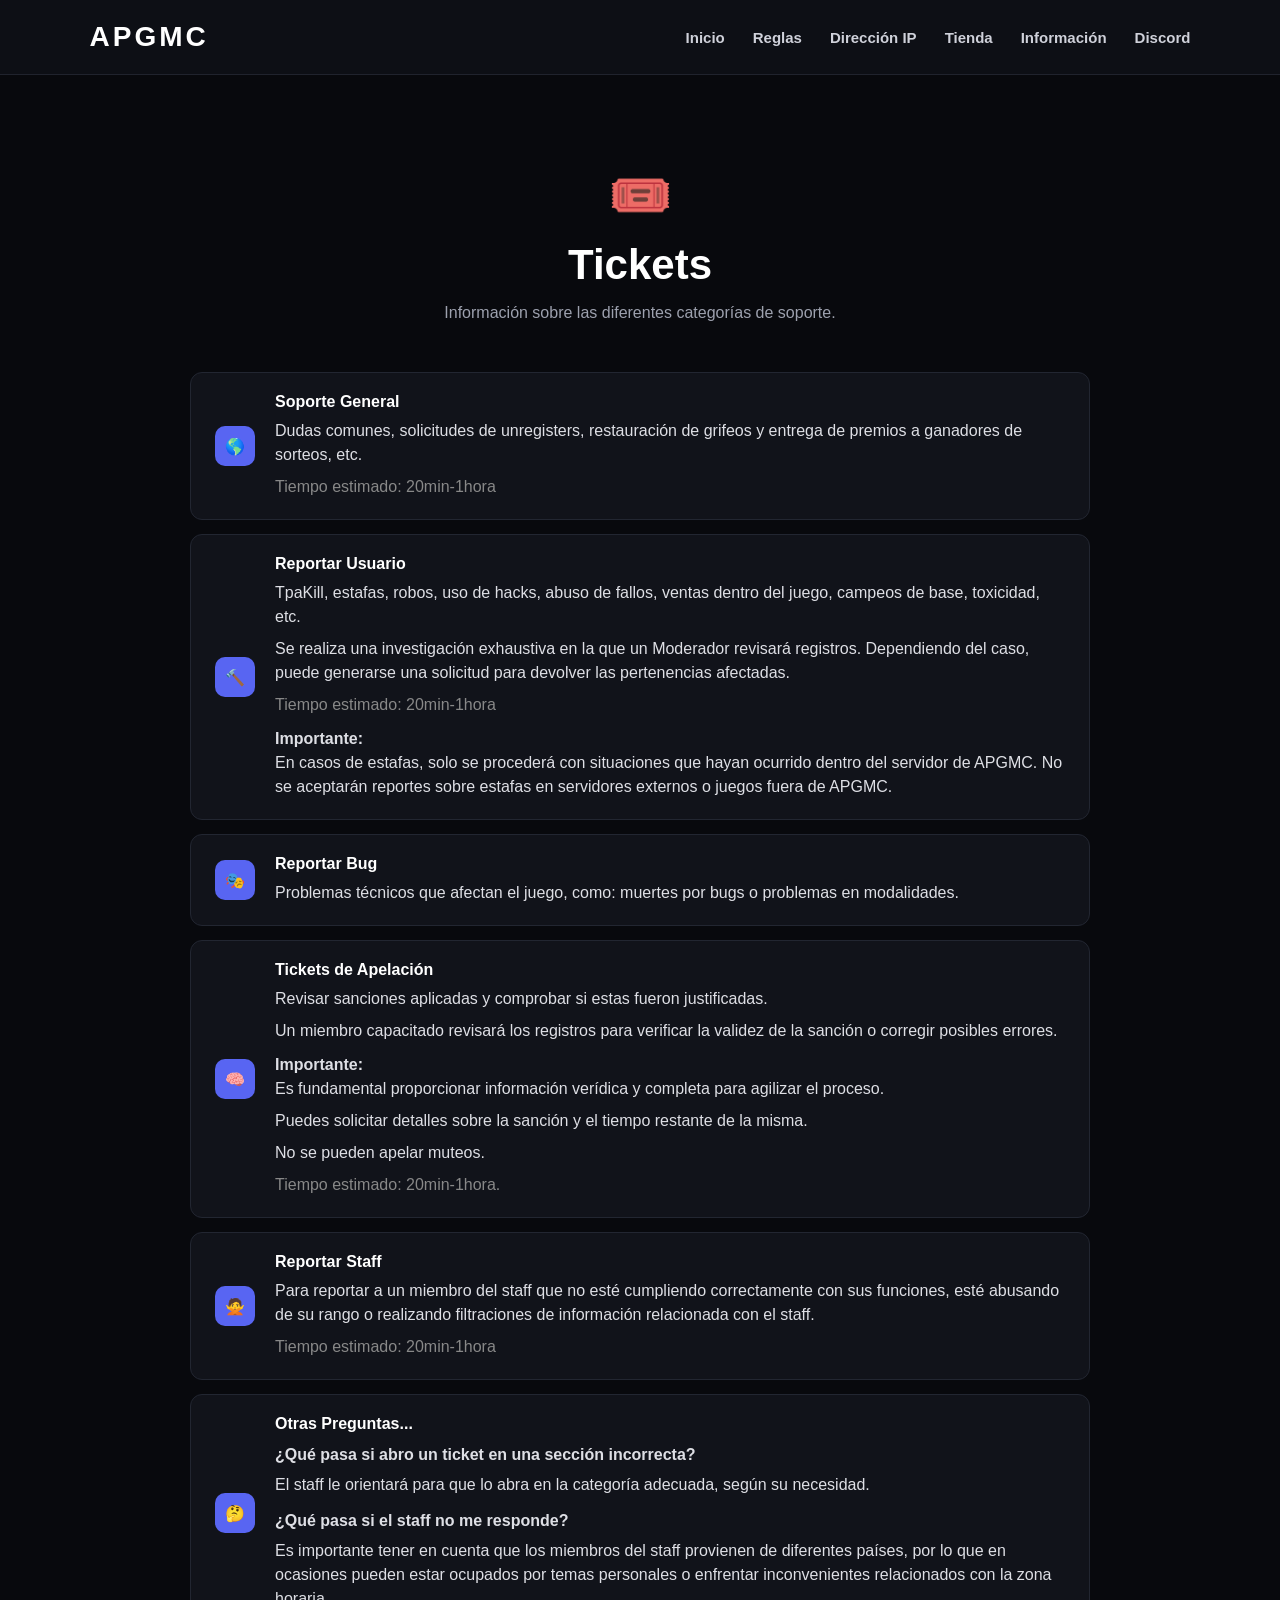
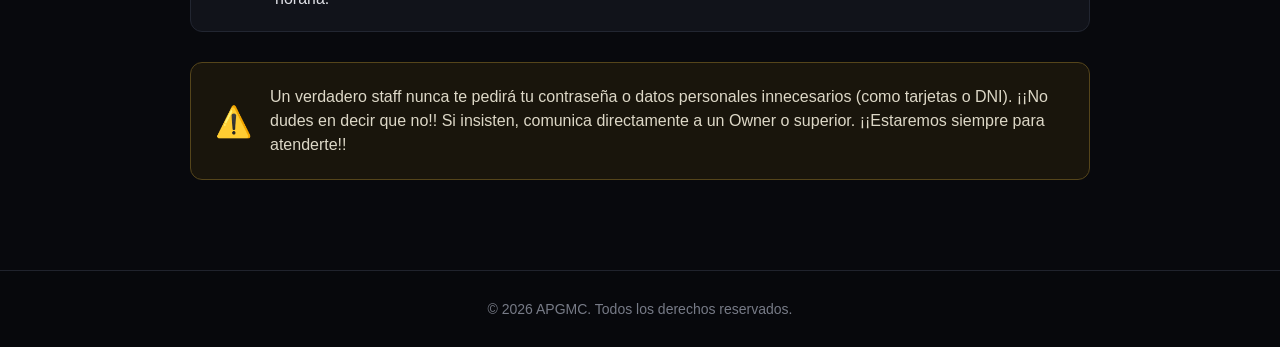
==== informacion.html @ 7caf0419 "Create informacion.html" ====
<!DOCTYPE html>
<html lang="es">
<head>
    <meta charset="UTF-8">
    <meta name="viewport" content="width=device-width, initial-scale=1.0">

    <title>APGMC | Información</title>

    <link rel="stylesheet" href="style.css">
</head>

<body>

<header>

    <div class="logo">
        APGMC
    </div>

    <nav>
        <a href="index.html">Inicio</a>
        <a href="reglas.html">Reglas</a>
        <a href="servidor.html">Dirección IP</a>
        <a href="tienda.html">Tienda</a>
        <a href="informacion.html">Información</a>
        <a href="https://discord.gg/gfNhf58B48" target="_blank">
            Discord
        </a>
    </nav>

</header>


<main>

<section class="rules-section">

    <div class="rules-header">

        <span class="rules-icon">🎟️</span>

        <h1>Tickets</h1>

        <p style="margin-top: 15px;">
            Información sobre las diferentes categorías de soporte.
        </p>

    </div>


    <div class="rules-container">


        <div class="rule">
            <span>🌎</span>

            <div>
                <strong>Soporte General</strong>

                <p style="margin-top: 8px;">
                    Dudas comunes, solicitudes de unregisters,
                    restauración de grifeos y entrega de premios
                    a ganadores de sorteos, etc.
                </p>

                <p style="margin-top: 8px; color: #888;">
                    Tiempo estimado: 20min-1hora
                </p>
            </div>
        </div>


        <div class="rule">
            <span>🔨</span>

            <div>
                <strong>Reportar Usuario</strong>

                <p style="margin-top: 8px;">
                    TpaKill, estafas, robos, uso de hacks,
                    abuso de fallos, ventas dentro del juego,
                    campeos de base, toxicidad, etc.
                </p>

                <p style="margin-top: 8px;">
                    Se realiza una investigación exhaustiva en la que
                    un Moderador revisará registros.
                    Dependiendo del caso, puede generarse una solicitud
                    para devolver las pertenencias afectadas.
                </p>

                <p style="margin-top: 8px; color: #888;">
                    Tiempo estimado: 20min-1hora
                </p>

                <p style="margin-top: 10px;">
                    <strong>Importante:</strong><br>
                    En casos de estafas, solo se procederá con
                    situaciones que hayan ocurrido dentro del servidor
                    de APGMC. No se aceptarán reportes sobre estafas
                    en servidores externos o juegos fuera de APGMC.
                </p>
            </div>
        </div>


        <div class="rule">
            <span>🎭</span>

            <div>
                <strong>Reportar Bug</strong>

                <p style="margin-top: 8px;">
                    Problemas técnicos que afectan el juego, como:
                    muertes por bugs o problemas en modalidades.
                </p>
            </div>
        </div>


        <div class="rule">
            <span>🧠</span>

            <div>
                <strong>Tickets de Apelación</strong>

                <p style="margin-top: 8px;">
                    Revisar sanciones aplicadas y comprobar si
                    estas fueron justificadas.
                </p>

                <p style="margin-top: 8px;">
                    Un miembro capacitado revisará los registros
                    para verificar la validez de la sanción o corregir
                    posibles errores.
                </p>

                <p style="margin-top: 10px;">
                    <strong>Importante:</strong><br>
                    Es fundamental proporcionar información verídica
                    y completa para agilizar el proceso.
                </p>

                <p style="margin-top: 8px;">
                    Puedes solicitar detalles sobre la sanción
                    y el tiempo restante de la misma.
                </p>

                <p style="margin-top: 8px;">
                    No se pueden apelar muteos.
                </p>

                <p style="margin-top: 8px; color: #888;">
                    Tiempo estimado: 20min-1hora.
                </p>
            </div>
        </div>


        <div class="rule">
            <span>🙅</span>

            <div>
                <strong>Reportar Staff</strong>

                <p style="margin-top: 8px;">
                    Para reportar a un miembro del staff que no esté
                    cumpliendo correctamente con sus funciones,
                    esté abusando de su rango o realizando filtraciones
                    de información relacionada con el staff.
                </p>

                <p style="margin-top: 8px; color: #888;">
                    Tiempo estimado: 20min-1hora
                </p>
            </div>
        </div>


        <div class="rule">
            <span>🤔</span>

            <div>
                <strong>Otras Preguntas...</strong>

                <p style="margin-top: 10px;">
                    <strong>¿Qué pasa si abro un ticket en una sección incorrecta?</strong>
                </p>

                <p style="margin-top: 6px;">
                    El staff le orientará para que lo abra en la
                    categoría adecuada, según su necesidad.
                </p>

                <p style="margin-top: 12px;">
                    <strong>¿Qué pasa si el staff no me responde?</strong>
                </p>

                <p style="margin-top: 6px;">
                    Es importante tener en cuenta que los miembros
                    del staff provienen de diferentes países, por lo
                    que en ocasiones pueden estar ocupados por temas
                    personales o enfrentar inconvenientes relacionados
                    con la zona horaria.
                </p>
            </div>
        </div>

    </div>


    <div class="warning">

        <span>⚠️</span>

        <p>
            Un verdadero staff nunca te pedirá tu contraseña o datos
            personales innecesarios (como tarjetas o DNI).
            ¡¡No dudes en decir que no!! Si insisten, comunica
            directamente a un Owner o superior.
            ¡¡Estaremos siempre para atenderte!!
        </p>

    </div>

</section>

</main>


<footer>

    <p>
        © 2026 APGMC. Todos los derechos reservados.
    </p>

</footer>

</body>
</html>
---- style.css ----
/* ==============================
   APGMC - ESTILO GENERAL
============================== */

* {
    margin: 0;
    padding: 0;
    box-sizing: border-box;
}

html {
    scroll-behavior: smooth;
}

body {
    font-family: Arial, Helvetica, sans-serif;
    background: #08090d;
    color: #ffffff;
    min-height: 100vh;
}


/* ==============================
   MENÚ SUPERIOR
============================== */

header {
    width: 100%;
    height: 75px;

    display: flex;
    align-items: center;
    justify-content: space-between;

    padding: 0 7%;

    background: #0d0f15;
    border-bottom: 1px solid #20232d;

    position: sticky;
    top: 0;
    z-index: 1000;
}

.logo {
    font-size: 28px;
    font-weight: 900;
    letter-spacing: 3px;
}

nav {
    display: flex;
    align-items: center;
    gap: 28px;
}

nav a {
    color: #cfd1da;
    text-decoration: none;

    font-size: 15px;
    font-weight: 600;

    transition: 0.2s ease;
}

nav a:hover {
    color: #ffffff;
}


/* ==============================
   PÁGINA DE INICIO
============================== */

.hero {
    min-height: calc(100vh - 150px);

    display: flex;
    flex-direction: column;
    align-items: center;
    justify-content: center;

    text-align: center;

    padding: 80px 20px;

    background:
        radial-gradient(
            circle at center,
            #181b2d 0%,
            #0c0e15 45%,
            #08090d 100%
        );
}

.hero h1 {
    font-size: 58px;
    font-weight: 900;

    margin-bottom: 15px;
}

.hero p {
    color: #aeb1bd;
    font-size: 20px;

    margin-bottom: 45px;
}


/* ==============================
   BOTONES DEL INICIO
============================== */

.buttons {
    display: grid;

    grid-template-columns: repeat(2, 280px);

    gap: 16px;
}

.main-button {
    display: flex;
    align-items: center;
    justify-content: center;

    min-height: 60px;

    padding: 16px 20px;

    background: #11131b;
    border: 1px solid #292d39;

    border-radius: 12px;

    color: #ffffff;
    text-decoration: none;

    font-size: 16px;
    font-weight: 700;

    transition:
        transform 0.2s ease,
        background 0.2s ease,
        border-color 0.2s ease,
        box-shadow 0.2s ease;
}

.main-button:hover {
    transform: translateY(-4px);

    background: #191c27;
    border-color: #5865f2;

    box-shadow:
        0 10px 30px rgba(0, 0, 0, 0.35);
}


/* ==============================
   PÁGINAS INTERNAS
============================== */

main {
    min-height: calc(100vh - 150px);
}

.rules-section {
    max-width: 950px;

    margin: auto;

    padding: 90px 25px;
}

.rules-header {
    text-align: center;

    margin-bottom: 50px;
}

.rules-icon {
    display: block;

    font-size: 52px;

    margin-bottom: 15px;
}

.rules-header h1 {
    font-size: 42px;
    font-weight: 900;
}

.rules-header p {
    color: #9da1ae;
}


/* ==============================
   TARJETAS / REGLAS
============================== */

.rules-container {
    display: flex;
    flex-direction: column;

    gap: 14px;
}

.rule {
    display: flex;
    align-items: center;

    gap: 20px;

    padding: 20px 24px;

    background: #11131a;

    border: 1px solid #222631;

    border-radius: 12px;

    transition:
        transform 0.2s ease,
        background 0.2s ease,
        border-color 0.2s ease;
}

.rule:hover {
    transform: translateX(7px);

    background: #161923;

    border-color: #5865f2;
}

.rule > span {
    flex-shrink: 0;

    width: 40px;
    height: 40px;

    display: flex;
    align-items: center;
    justify-content: center;

    background: #5865f2;

    border-radius: 10px;

    font-weight: 800;
}

.rule p {
    color: #dedfe5;

    font-size: 16px;

    line-height: 1.5;
}


/* ==============================
   AVISO
============================== */

.warning {
    display: flex;
    align-items: center;

    gap: 18px;

    margin-top: 30px;

    padding: 22px 24px;

    background: #19150c;

    border: 1px solid #55451b;

    border-radius: 12px;
}

.warning span {
    font-size: 30px;
    flex-shrink: 0;
}

.warning p {
    color: #ddd8c7;

    line-height: 1.5;
}


/* ==============================
   FOOTER
============================== */

footer {
    width: 100%;

    padding: 30px 20px;

    text-align: center;

    background: #07080c;

    border-top: 1px solid #20232d;

    color: #777b87;

    font-size: 14px;
}


/* ==============================
   EFECTOS
============================== */

a {
    transition: 0.2s ease;
}

::selection {
    background: #5865f2;
    color: white;
}


/* ==============================
   MÓVILES
============================== */

@media (max-width: 700px) {

    header {
        height: auto;

        padding: 18px 20px;

        flex-direction: column;

        gap: 15px;
    }

    nav {
        gap: 18px;

        flex-wrap: wrap;

        justify-content: center;
    }

    nav a {
        font-size: 14px;
    }

    .hero {
        min-height: calc(100vh - 130px);

        padding: 60px 20px;
    }

    .hero h1 {
        font-size: 40px;
    }

    .hero p {
        font-size: 17px;
    }

    .buttons {
        width: 100%;
        max-width: 350px;

        grid-template-columns: 1fr;
    }

    .main-button {
        width: 100%;
    }

    .rules-section {
        padding: 60px 18px;
    }

    .rules-header h1 {
        font-size: 32px;
    }

    .rule {
        padding: 16px;

        gap: 14px;

        align-items: flex-start;
    }

    .rule > span {
        width: 35px;
        height: 35px;

        font-size: 14px;
    }

    .rule p {
        font-size: 14px;
    }

    .warning {
        align-items: flex-start;

        padding: 18px;
    }
}
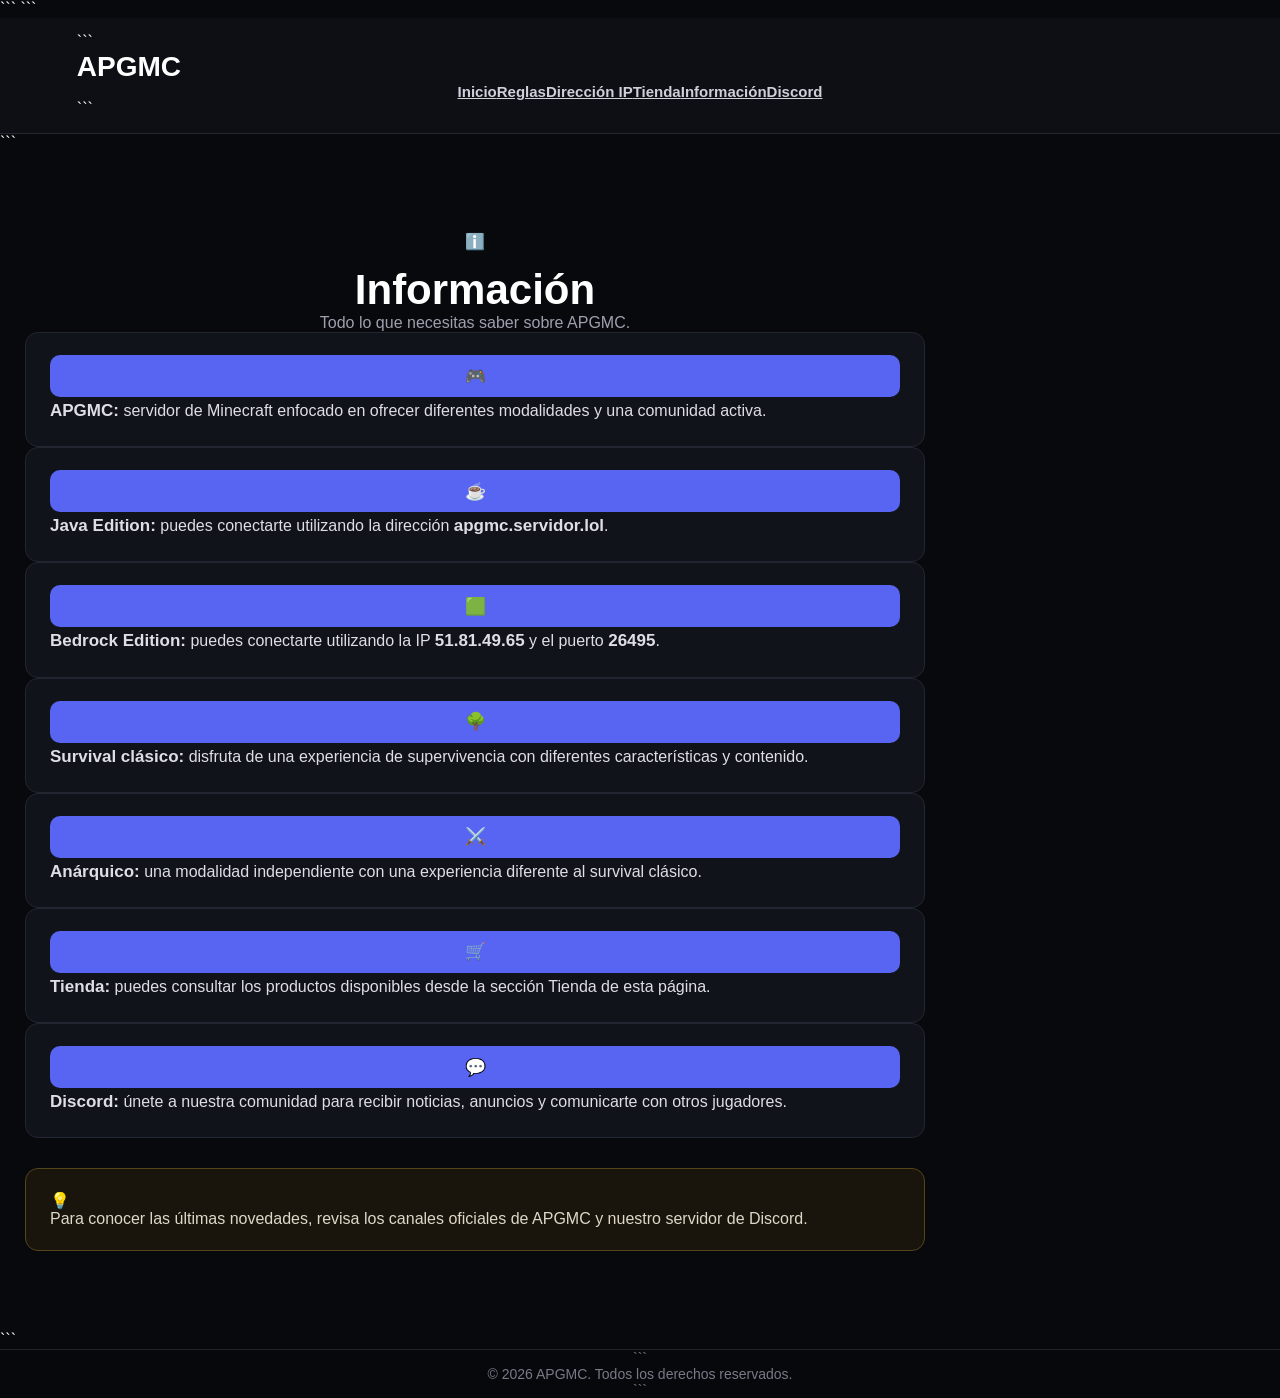
==== commit d295c7eb: "Update informacion.html" ====
--- a/informacion.html
+++ b/informacion.html
@@ -1,238 +1,227 @@
 <!DOCTYPE html>
+
 <html lang="es">
+
 <head>
-    <meta charset="UTF-8">
-    <meta name="viewport" content="width=device-width, initial-scale=1.0">
-
-    <title>APGMC | Información</title>
-
-    <link rel="stylesheet" href="style.css">
+
+```
+<meta charset="UTF-8">
+<meta name="viewport" content="width=device-width, initial-scale=1.0">
+
+<title>APGMC | Información</title>
+
+<link rel="stylesheet" href="style.css">
+```
+
 </head>
 
 <body>
 
 <header>
 
-    <div class="logo">
-        APGMC
+```
+<div class="logo">
+    APGMC
+</div>
+
+
+<nav>
+
+    <a href="index.html">
+        Inicio
+    </a>
+
+    <a href="reglas.html">
+        Reglas
+    </a>
+
+    <a href="servidor.html">
+        Dirección IP
+    </a>
+
+    <a href="tienda.html">
+        Tienda
+    </a>
+
+    <a href="informacion.html">
+        Información
+    </a>
+
+    <a
+        href="https://discord.gg/gfNhf58B48"
+        target="_blank">
+
+        Discord
+
+    </a>
+
+</nav>
+```
+
+</header>
+
+<main>
+
+```
+<section class="rules-section">
+
+
+    <div class="rules-header">
+
+        <span class="rules-icon">
+            ℹ️
+        </span>
+
+        <h1>
+            Información
+        </h1>
+
+        <p>
+            Todo lo que necesitas saber sobre APGMC.
+        </p>
+
     </div>
 
-    <nav>
-        <a href="index.html">Inicio</a>
-        <a href="reglas.html">Reglas</a>
-        <a href="servidor.html">Dirección IP</a>
-        <a href="tienda.html">Tienda</a>
-        <a href="informacion.html">Información</a>
-        <a href="https://discord.gg/gfNhf58B48" target="_blank">
-            Discord
-        </a>
-    </nav>
-
-</header>
-
-
-<main>
-
-<section class="rules-section">
-
-    <div class="rules-header">
-
-        <span class="rules-icon">🎟️</span>
-
-        <h1>Tickets</h1>
-
-        <p style="margin-top: 15px;">
-            Información sobre las diferentes categorías de soporte.
+
+    <div class="rules-container">
+
+
+        <div class="rule">
+
+            <span>
+                🎮
+            </span>
+
+            <p>
+                <strong>APGMC:</strong>
+                servidor de Minecraft enfocado en ofrecer diferentes
+                modalidades y una comunidad activa.
+            </p>
+
+        </div>
+
+
+        <div class="rule">
+
+            <span>
+                ☕
+            </span>
+
+            <p>
+                <strong>Java Edition:</strong>
+                puedes conectarte utilizando la dirección
+                <strong>apgmc.servidor.lol</strong>.
+            </p>
+
+        </div>
+
+
+        <div class="rule">
+
+            <span>
+                🟩
+            </span>
+
+            <p>
+                <strong>Bedrock Edition:</strong>
+                puedes conectarte utilizando la IP
+                <strong>51.81.49.65</strong>
+                y el puerto
+                <strong>26495</strong>.
+            </p>
+
+        </div>
+
+
+        <div class="rule">
+
+            <span>
+                🌳
+            </span>
+
+            <p>
+                <strong>Survival clásico:</strong>
+                disfruta de una experiencia de supervivencia
+                con diferentes características y contenido.
+            </p>
+
+        </div>
+
+
+        <div class="rule">
+
+            <span>
+                ⚔️
+            </span>
+
+            <p>
+                <strong>Anárquico:</strong>
+                una modalidad independiente con una experiencia
+                diferente al survival clásico.
+            </p>
+
+        </div>
+
+
+        <div class="rule">
+
+            <span>
+                🛒
+            </span>
+
+            <p>
+                <strong>Tienda:</strong>
+                puedes consultar los productos disponibles
+                desde la sección Tienda de esta página.
+            </p>
+
+        </div>
+
+
+        <div class="rule">
+
+            <span>
+                💬
+            </span>
+
+            <p>
+                <strong>Discord:</strong>
+                únete a nuestra comunidad para recibir noticias,
+                anuncios y comunicarte con otros jugadores.
+            </p>
+
+        </div>
+
+
+    </div>
+
+
+    <div class="warning">
+
+        <span>
+            💡
+        </span>
+
+        <p>
+            Para conocer las últimas novedades, revisa los canales
+            oficiales de APGMC y nuestro servidor de Discord.
         </p>
 
     </div>
 
 
-    <div class="rules-container">
-
-
-        <div class="rule">
-            <span>🌎</span>
-
-            <div>
-                <strong>Soporte General</strong>
-
-                <p style="margin-top: 8px;">
-                    Dudas comunes, solicitudes de unregisters,
-                    restauración de grifeos y entrega de premios
-                    a ganadores de sorteos, etc.
-                </p>
-
-                <p style="margin-top: 8px; color: #888;">
-                    Tiempo estimado: 20min-1hora
-                </p>
-            </div>
-        </div>
-
-
-        <div class="rule">
-            <span>🔨</span>
-
-            <div>
-                <strong>Reportar Usuario</strong>
-
-                <p style="margin-top: 8px;">
-                    TpaKill, estafas, robos, uso de hacks,
-                    abuso de fallos, ventas dentro del juego,
-                    campeos de base, toxicidad, etc.
-                </p>
-
-                <p style="margin-top: 8px;">
-                    Se realiza una investigación exhaustiva en la que
-                    un Moderador revisará registros.
-                    Dependiendo del caso, puede generarse una solicitud
-                    para devolver las pertenencias afectadas.
-                </p>
-
-                <p style="margin-top: 8px; color: #888;">
-                    Tiempo estimado: 20min-1hora
-                </p>
-
-                <p style="margin-top: 10px;">
-                    <strong>Importante:</strong><br>
-                    En casos de estafas, solo se procederá con
-                    situaciones que hayan ocurrido dentro del servidor
-                    de APGMC. No se aceptarán reportes sobre estafas
-                    en servidores externos o juegos fuera de APGMC.
-                </p>
-            </div>
-        </div>
-
-
-        <div class="rule">
-            <span>🎭</span>
-
-            <div>
-                <strong>Reportar Bug</strong>
-
-                <p style="margin-top: 8px;">
-                    Problemas técnicos que afectan el juego, como:
-                    muertes por bugs o problemas en modalidades.
-                </p>
-            </div>
-        </div>
-
-
-        <div class="rule">
-            <span>🧠</span>
-
-            <div>
-                <strong>Tickets de Apelación</strong>
-
-                <p style="margin-top: 8px;">
-                    Revisar sanciones aplicadas y comprobar si
-                    estas fueron justificadas.
-                </p>
-
-                <p style="margin-top: 8px;">
-                    Un miembro capacitado revisará los registros
-                    para verificar la validez de la sanción o corregir
-                    posibles errores.
-                </p>
-
-                <p style="margin-top: 10px;">
-                    <strong>Importante:</strong><br>
-                    Es fundamental proporcionar información verídica
-                    y completa para agilizar el proceso.
-                </p>
-
-                <p style="margin-top: 8px;">
-                    Puedes solicitar detalles sobre la sanción
-                    y el tiempo restante de la misma.
-                </p>
-
-                <p style="margin-top: 8px;">
-                    No se pueden apelar muteos.
-                </p>
-
-                <p style="margin-top: 8px; color: #888;">
-                    Tiempo estimado: 20min-1hora.
-                </p>
-            </div>
-        </div>
-
-
-        <div class="rule">
-            <span>🙅</span>
-
-            <div>
-                <strong>Reportar Staff</strong>
-
-                <p style="margin-top: 8px;">
-                    Para reportar a un miembro del staff que no esté
-                    cumpliendo correctamente con sus funciones,
-                    esté abusando de su rango o realizando filtraciones
-                    de información relacionada con el staff.
-                </p>
-
-                <p style="margin-top: 8px; color: #888;">
-                    Tiempo estimado: 20min-1hora
-                </p>
-            </div>
-        </div>
-
-
-        <div class="rule">
-            <span>🤔</span>
-
-            <div>
-                <strong>Otras Preguntas...</strong>
-
-                <p style="margin-top: 10px;">
-                    <strong>¿Qué pasa si abro un ticket en una sección incorrecta?</strong>
-                </p>
-
-                <p style="margin-top: 6px;">
-                    El staff le orientará para que lo abra en la
-                    categoría adecuada, según su necesidad.
-                </p>
-
-                <p style="margin-top: 12px;">
-                    <strong>¿Qué pasa si el staff no me responde?</strong>
-                </p>
-
-                <p style="margin-top: 6px;">
-                    Es importante tener en cuenta que los miembros
-                    del staff provienen de diferentes países, por lo
-                    que en ocasiones pueden estar ocupados por temas
-                    personales o enfrentar inconvenientes relacionados
-                    con la zona horaria.
-                </p>
-            </div>
-        </div>
-
-    </div>
-
-
-    <div class="warning">
-
-        <span>⚠️</span>
-
-        <p>
-            Un verdadero staff nunca te pedirá tu contraseña o datos
-            personales innecesarios (como tarjetas o DNI).
-            ¡¡No dudes en decir que no!! Si insisten, comunica
-            directamente a un Owner o superior.
-            ¡¡Estaremos siempre para atenderte!!
-        </p>
-
-    </div>
-
 </section>
+```
 
 </main>
 
-
 <footer>
 
-    <p>
-        © 2026 APGMC. Todos los derechos reservados.
-    </p>
+```
+<p>
+    © 2026 APGMC. Todos los derechos reservados.
+</p>
+```
 
 </footer>
 
--- a/style.css
+++ b/style.css
@@ -1,420 +1,1253 @@
-/* ==============================
-   APGMC - ESTILO GENERAL
-============================== */
+/* =========================================
+APGMC WEBSITE
+STYLE.CSS PRINCIPAL
+========================================= */
 
 * {
-    margin: 0;
-    padding: 0;
-    box-sizing: border-box;
-}
+  margin: 0;
+  padding: 0;
+  box-sizing: border-box;
+  }
 
 html {
-    scroll-behavior: smooth;
+scroll-behavior: smooth;
 }
 
 body {
-    font-family: Arial, Helvetica, sans-serif;
-    background: #08090d;
-    color: #ffffff;
-    min-height: 100vh;
-}
-
-
-/* ==============================
-   MENÚ SUPERIOR
-============================== */
+font-family: Arial, Helvetica, sans-serif;
+background: #08090d;
+color: #ffffff;
+min-height: 100vh;
+}
+
+/* =========================================
+HEADER
+========================================= */
 
 header {
+width: 100%;
+min-height: 75px;
+
+```
+display: flex;
+align-items: center;
+justify-content: space-between;
+
+padding: 15px 6%;
+
+background: #0d0f15;
+
+border-bottom: 1px solid #242733;
+
+position: sticky;
+top: 0;
+
+z-index: 1000;
+```
+
+}
+
+.logo {
+font-size: 28px;
+font-weight: 900;
+
+```
+letter-spacing: 3px;
+
+color: #ffffff;
+```
+
+}
+
+nav {
+display: flex;
+align-items: center;
+justify-content: center;
+
+```
+gap: 25px;
+
+flex-wrap: wrap;
+```
+
+}
+
+nav a {
+color: #cfd1da;
+
+```
+text-decoration: none;
+
+font-size: 15px;
+font-weight: 600;
+
+transition: 0.2s ease;
+```
+
+}
+
+nav a:hover {
+color: #ffffff;
+}
+
+/* =========================================
+CONTENIDO GENERAL
+========================================= */
+
+main {
+min-height: calc(100vh - 150px);
+}
+
+/* =========================================
+HERO / INICIO
+========================================= */
+
+.hero {
+min-height: calc(100vh - 150px);
+
+```
+display: flex;
+flex-direction: column;
+
+align-items: center;
+justify-content: center;
+
+text-align: center;
+
+padding: 70px 20px;
+
+background:
+    radial-gradient(
+        circle at center,
+        #191c30 0%,
+        #0d0f17 45%,
+        #08090d 100%
+    );
+```
+
+}
+
+.hero h1 {
+font-size: 58px;
+font-weight: 900;
+
+```
+margin-bottom: 15px;
+```
+
+}
+
+.hero p {
+color: #aeb1bd;
+
+```
+font-size: 20px;
+
+margin-bottom: 45px;
+```
+
+}
+
+/* =========================================
+BOTONES PRINCIPALES
+========================================= */
+
+.buttons {
+width: 100%;
+max-width: 420px;
+
+```
+display: flex;
+flex-direction: column;
+
+align-items: center;
+
+gap: 16px;
+```
+
+}
+
+.main-button {
+width: 100%;
+max-width: 420px;
+
+```
+min-height: 60px;
+
+display: flex;
+align-items: center;
+justify-content: center;
+
+padding: 16px 20px;
+
+background: #11131b;
+
+border: 1px solid #292d39;
+
+border-radius: 12px;
+
+color: #ffffff;
+
+text-decoration: none;
+
+font-size: 16px;
+font-weight: 700;
+
+transition: 0.2s ease;
+```
+
+}
+
+.main-button:hover {
+transform: translateY(-4px);
+
+```
+background: #191c27;
+
+border-color: #5865f2;
+
+box-shadow:
+    0 10px 30px rgba(0, 0, 0, 0.35);
+```
+
+}
+
+/* =========================================
+SERVIDOR
+========================================= */
+
+.server-buttons {
+max-width: 900px;
+
+```
+display: grid;
+
+grid-template-columns: repeat(2, 1fr);
+
+gap: 18px;
+```
+
+}
+
+.server-buttons .server-option {
+width: 100%;
+max-width: 420px;
+
+```
+min-height: 140px;
+```
+
+}
+
+.server-option > div {
+display: flex;
+
+```
+flex-direction: column;
+
+align-items: center;
+
+justify-content: center;
+
+gap: 7px;
+```
+
+}
+
+.server-option strong {
+font-size: 18px;
+}
+
+.server-option small {
+color: #999daa;
+
+```
+font-size: 14px;
+
+line-height: 1.4;
+```
+
+}
+
+/* =========================================
+PÁGINAS INTERNAS
+========================================= */
+
+.rules-section {
+width: 100%;
+max-width: 950px;
+
+```
+margin: 0 auto;
+
+padding: 80px 25px;
+```
+
+}
+
+.rules-header {
+text-align: center;
+
+```
+margin-bottom: 45px;
+```
+
+}
+
+.rules-icon {
+display: block;
+
+```
+font-size: 52px;
+
+margin-bottom: 15px;
+```
+
+}
+
+.rules-header h1 {
+font-size: 42px;
+font-weight: 900;
+
+```
+margin-bottom: 10px;
+```
+
+}
+
+.rules-header p {
+color: #9da1ae;
+}
+
+/* =========================================
+REGLAS
+========================================= */
+
+.rules-container {
+width: 100%;
+
+```
+display: flex;
+
+flex-direction: column;
+
+align-items: center;
+
+gap: 14px;
+```
+
+}
+
+.rule {
+width: 100%;
+max-width: 900px;
+
+```
+display: flex;
+
+align-items: flex-start;
+
+gap: 20px;
+
+padding: 22px 24px;
+
+background: #11131a;
+
+border: 1px solid #222631;
+
+border-radius: 13px;
+
+transition: 0.2s ease;
+```
+
+}
+
+.rule:hover {
+transform: translateX(6px);
+
+```
+background: #161923;
+
+border-color: #5865f2;
+```
+
+}
+
+.rule > span {
+flex-shrink: 0;
+
+```
+width: 42px;
+height: 42px;
+
+display: flex;
+
+align-items: center;
+justify-content: center;
+
+background: #5865f2;
+
+border-radius: 10px;
+
+font-size: 17px;
+font-weight: 800;
+```
+
+}
+
+.rule p {
+color: #dedfe5;
+
+```
+font-size: 16px;
+
+line-height: 1.6;
+```
+
+}
+
+.rule strong {
+font-size: 17px;
+}
+
+/* =========================================
+AVISO
+========================================= */
+
+.warning {
+width: 100%;
+max-width: 900px;
+
+```
+display: flex;
+
+align-items: flex-start;
+
+gap: 18px;
+
+margin: 30px auto 0;
+
+padding: 22px 24px;
+
+background: #19150c;
+
+border: 1px solid #55451b;
+
+border-radius: 13px;
+```
+
+}
+
+.warning span {
+flex-shrink: 0;
+
+```
+font-size: 30px;
+```
+
+}
+
+.warning p {
+color: #ddd8c7;
+
+```
+line-height: 1.6;
+```
+
+}
+
+/* =========================================
+TIENDA
+========================================= */
+
+.shop-page {
+width: 100%;
+max-width: 1250px;
+
+```
+margin: 0 auto;
+
+padding: 55px 25px 80px;
+```
+
+}
+
+.shop-title {
+text-align: center;
+
+```
+font-size: 45px;
+font-weight: 900;
+
+margin-bottom: 35px;
+```
+
+}
+
+/* =========================================
+CONTENEDOR DE LA TIENDA
+========================================= */
+
+.shop-wrapper {
+width: 100%;
+
+```
+padding: 22px;
+
+background: #10121a;
+
+border: 1px solid #292d39;
+
+border-radius: 18px;
+```
+
+}
+
+/* =========================================
+CATEGORÍAS
+========================================= */
+
+.shop-menu {
+width: 100%;
+
+```
+display: flex;
+
+align-items: center;
+justify-content: center;
+
+flex-wrap: wrap;
+
+gap: 10px;
+
+margin-bottom: 22px;
+```
+
+}
+
+.shop-menu button {
+padding: 13px 20px;
+
+```
+background: #08090d;
+
+border: 1px solid #292d39;
+
+border-radius: 10px;
+
+color: #ffffff;
+
+font-size: 14px;
+font-weight: 700;
+
+cursor: pointer;
+
+transition: 0.2s ease;
+```
+
+}
+
+.shop-menu button:hover,
+.shop-menu button.active {
+background: #5865f2;
+
+```
+border-color: #5865f2;
+
+transform: translateY(-2px);
+```
+
+}
+
+/* =========================================
+CONTENIDO
+========================================= */
+
+.shop-content {
+width: 100%;
+}
+
+.shop-category {
+display: none;
+
+```
+position: relative;
+
+width: 100%;
+
+padding: 30px;
+
+background: #0b0d13;
+
+border: 1px solid #252936;
+
+border-radius: 15px;
+```
+
+}
+
+.shop-category.active {
+display: block;
+}
+
+.shop-category h2 {
+text-align: center;
+
+```
+font-size: 28px;
+
+margin-bottom: 28px;
+```
+
+}
+
+/* =========================================
+DESCUENTO
+========================================= */
+
+.discount {
+position: absolute;
+
+```
+top: 18px;
+right: 18px;
+
+padding: 8px 12px;
+
+background: #ed2633;
+
+border-radius: 9px;
+
+font-size: 14px;
+font-weight: 800;
+```
+
+}
+
+/* =========================================
+PRODUCTOS
+========================================= */
+
+.products {
+width: 100%;
+max-width: 1050px;
+
+```
+display: grid;
+
+grid-template-columns:
+    repeat(3, minmax(220px, 1fr));
+
+gap: 18px;
+
+margin: 0 auto;
+```
+
+}
+
+/* =========================================
+TARJETAS DE PRODUCTO
+========================================= */
+
+.product-card {
+width: 100%;
+
+```
+min-height: 330px;
+
+display: flex;
+
+flex-direction: column;
+
+align-items: center;
+
+text-align: center;
+
+padding: 25px 20px;
+
+background: #08090d;
+
+border: 1px solid #252936;
+
+border-radius: 14px;
+
+transition: 0.2s ease;
+```
+
+}
+
+.product-card:hover {
+transform: translateY(-4px);
+
+```
+background: #0d0f16;
+
+border-color: #5865f2;
+
+box-shadow:
+    0 10px 30px rgba(0, 0, 0, 0.25);
+```
+
+}
+
+/* =========================================
+IMÁGENES DE PRODUCTOS
+========================================= */
+
+.product-card img {
+width: 90px;
+height: 90px;
+
+```
+object-fit: contain;
+
+image-rendering: pixelated;
+
+margin-bottom: 15px;
+```
+
+}
+
+/* =========================================
+NOMBRE
+========================================= */
+
+.product-card h3 {
+font-size: 18px;
+
+```
+margin-bottom: 8px;
+```
+
+}
+
+/* =========================================
+DESCRIPCIÓN
+========================================= */
+
+.product-card p {
+color: #969aa8;
+
+```
+font-size: 14px;
+
+line-height: 1.5;
+
+margin-bottom: 12px;
+
+max-width: 230px;
+```
+
+}
+
+/* =========================================
+PRECIO
+========================================= */
+
+.product-card strong {
+display: block;
+
+```
+font-size: 22px;
+
+margin-top: auto;
+
+margin-bottom: 15px;
+```
+
+}
+
+/* =========================================
+BOTÓN COMPRAR
+========================================= */
+
+.product-card button {
+width: 100%;
+max-width: 220px;
+
+```
+padding: 12px;
+
+background: #5865f2;
+
+border: none;
+
+border-radius: 9px;
+
+color: #ffffff;
+
+font-size: 15px;
+font-weight: 700;
+
+cursor: pointer;
+
+transition: 0.2s ease;
+```
+
+}
+
+.product-card button:hover {
+background: #4752c4;
+
+```
+transform: translateY(-2px);
+```
+
+}
+
+/* =========================================
+EMOJIS / PLACEHOLDERS
+========================================= */
+
+.product-emoji,
+.item-placeholder {
+width: 90px;
+height: 90px;
+
+```
+display: flex;
+
+align-items: center;
+justify-content: center;
+
+font-size: 58px;
+
+margin-bottom: 15px;
+```
+
+}
+
+/* =========================================
+PRÓXIMAMENTE
+========================================= */
+
+.coming-soon {
+min-height: 400px;
+
+```
+display: none;
+
+flex-direction: column;
+
+align-items: center;
+
+justify-content: center;
+
+text-align: center;
+```
+
+}
+
+.coming-soon.active {
+display: flex;
+}
+
+.coming-icon {
+font-size: 80px;
+
+```
+margin-bottom: 20px;
+```
+
+}
+
+.coming-soon h2 {
+margin-bottom: 10px;
+}
+
+.coming-soon p {
+color: #aaa;
+
+```
+font-size: 20px;
+```
+
+}
+
+/* =========================================
+VENTANA DE PAGO
+========================================= */
+
+.payment-modal {
+position: fixed;
+
+```
+inset: 0;
+
+display: none;
+
+align-items: center;
+justify-content: center;
+
+padding: 20px;
+
+background: rgba(0, 0, 0, 0.78);
+
+z-index: 5000;
+```
+
+}
+
+.payment-modal.show {
+display: flex;
+}
+
+.payment-box {
+position: relative;
+
+```
+width: 100%;
+max-width: 430px;
+
+padding: 40px;
+
+text-align: center;
+
+background: #11131a;
+
+border: 1px solid #5865f2;
+
+border-radius: 18px;
+
+box-shadow:
+    0 20px 70px rgba(0, 0, 0, 0.6);
+
+animation: paymentAppear 0.2s ease;
+```
+
+}
+
+@keyframes paymentAppear {
+
+```
+from {
+    opacity: 0;
+    transform: scale(0.92);
+}
+
+to {
+    opacity: 1;
+    transform: scale(1);
+}
+```
+
+}
+
+.payment-icon {
+font-size: 55px;
+
+```
+margin-bottom: 15px;
+```
+
+}
+
+.payment-box h2 {
+font-size: 25px;
+
+```
+margin-bottom: 12px;
+```
+
+}
+
+.payment-box p {
+color: #aaa;
+
+```
+line-height: 1.6;
+
+margin-bottom: 25px;
+```
+
+}
+
+.close-payment {
+position: absolute;
+
+```
+top: 10px;
+right: 15px;
+
+border: none;
+
+background: transparent;
+
+color: #aaa;
+
+font-size: 30px;
+
+cursor: pointer;
+```
+
+}
+
+.close-payment:hover {
+color: #ffffff;
+}
+
+.close-button {
+padding: 12px 25px;
+
+```
+background: #5865f2;
+
+border: none;
+
+border-radius: 9px;
+
+color: #ffffff;
+
+font-weight: 700;
+
+cursor: pointer;
+
+transition: 0.2s ease;
+```
+
+}
+
+.close-button:hover {
+background: #4752c4;
+}
+
+/* =========================================
+FOOTER
+========================================= */
+
+footer {
+width: 100%;
+
+```
+padding: 30px 20px;
+
+text-align: center;
+
+background: #07080c;
+
+border-top: 1px solid #20232d;
+
+color: #777b87;
+
+font-size: 14px;
+```
+
+}
+
+/* =========================================
+SELECCIÓN DE TEXTO
+========================================= */
+
+::selection {
+background: #5865f2;
+
+```
+color: #ffffff;
+```
+
+}
+
+/* =========================================
+TABLET
+========================================= */
+
+@media (max-width: 900px) {
+
+```
+header {
+    padding: 18px 20px;
+
+    flex-direction: column;
+
+    gap: 15px;
+}
+
+nav {
+    gap: 16px;
+}
+
+.server-buttons {
+    max-width: 700px;
+}
+
+.products {
+    grid-template-columns:
+        repeat(2, minmax(220px, 1fr));
+}
+```
+
+}
+
+/* =========================================
+MÓVIL
+========================================= */
+
+@media (max-width: 600px) {
+
+```
+header {
+    padding: 18px 20px;
+}
+
+.logo {
+    font-size: 24px;
+}
+
+nav {
+    gap: 12px;
+}
+
+nav a {
+    font-size: 13px;
+}
+
+
+/* INICIO */
+
+.hero {
+    padding: 60px 20px;
+}
+
+.hero h1 {
+    font-size: 40px;
+}
+
+.hero p {
+    font-size: 17px;
+}
+
+.buttons {
+    max-width: 350px;
+}
+
+
+/* SERVIDOR */
+
+.server-buttons {
     width: 100%;
-    height: 75px;
-
-    display: flex;
-    align-items: center;
-    justify-content: space-between;
-
-    padding: 0 7%;
-
-    background: #0d0f15;
-    border-bottom: 1px solid #20232d;
-
-    position: sticky;
-    top: 0;
-    z-index: 1000;
-}
-
-.logo {
-    font-size: 28px;
-    font-weight: 900;
-    letter-spacing: 3px;
-}
-
+
+    display: grid;
+
+    grid-template-columns: 1fr;
+
+    gap: 16px;
+}
+
+.server-buttons .server-option {
+    max-width: 350px;
+
+    margin: 0 auto;
+}
+
+
+/* REGLAS */
+
+.rules-section {
+    padding: 60px 18px;
+}
+
+.rules-header h1 {
+    font-size: 32px;
+}
+
+.rule {
+    padding: 18px;
+
+    gap: 14px;
+}
+
+.rule > span {
+    width: 36px;
+    height: 36px;
+
+    font-size: 14px;
+}
+
+.rule p {
+    font-size: 14px;
+}
+
+
+/* TIENDA */
+
+.shop-page {
+    padding: 40px 15px 60px;
+}
+
+.shop-title {
+    font-size: 34px;
+
+    margin-bottom: 30px;
+}
+
+.shop-wrapper {
+    padding: 15px;
+}
+
+.shop-menu {
+    flex-direction: column;
+}
+
+.shop-menu button {
+    width: 100%;
+}
+
+.shop-category {
+    padding: 25px 15px;
+}
+
+.shop-category h2 {
+    font-size: 24px;
+}
+
+.products {
+    grid-template-columns: 1fr;
+}
+
+.product-card {
+    width: 100%;
+
+    max-width: 320px;
+
+    margin: 0 auto;
+}
+
+.discount {
+    position: static;
+
+    display: table;
+
+    margin: 0 auto 15px;
+}
+
+
+/* PAGO */
+
+.payment-box {
+    padding: 35px 22px;
+}
+```
+
+}
+
+/* =========================================
+MÓVIL PEQUEÑO
+========================================= */
+
+@media (max-width: 400px) {
+
+```
 nav {
-    display: flex;
-    align-items: center;
-    gap: 28px;
-}
-
-nav a {
-    color: #cfd1da;
-    text-decoration: none;
-
-    font-size: 15px;
-    font-weight: 600;
-
-    transition: 0.2s ease;
-}
-
-nav a:hover {
-    color: #ffffff;
-}
-
-
-/* ==============================
-   PÁGINA DE INICIO
-============================== */
-
-.hero {
-    min-height: calc(100vh - 150px);
-
-    display: flex;
     flex-direction: column;
-    align-items: center;
-    justify-content: center;
-
-    text-align: center;
-
-    padding: 80px 20px;
-
-    background:
-        radial-gradient(
-            circle at center,
-            #181b2d 0%,
-            #0c0e15 45%,
-            #08090d 100%
-        );
 }
 
 .hero h1 {
-    font-size: 58px;
-    font-weight: 900;
-
-    margin-bottom: 15px;
-}
-
-.hero p {
-    color: #aeb1bd;
-    font-size: 20px;
-
-    margin-bottom: 45px;
-}
-
-
-/* ==============================
-   BOTONES DEL INICIO
-============================== */
-
-.buttons {
-    display: grid;
-
-    grid-template-columns: repeat(2, 280px);
-
-    gap: 16px;
-}
-
-.main-button {
-    display: flex;
-    align-items: center;
-    justify-content: center;
-
-    min-height: 60px;
-
-    padding: 16px 20px;
-
-    background: #11131b;
-    border: 1px solid #292d39;
-
-    border-radius: 12px;
-
-    color: #ffffff;
-    text-decoration: none;
-
-    font-size: 16px;
-    font-weight: 700;
-
-    transition:
-        transform 0.2s ease,
-        background 0.2s ease,
-        border-color 0.2s ease,
-        box-shadow 0.2s ease;
-}
-
-.main-button:hover {
-    transform: translateY(-4px);
-
-    background: #191c27;
-    border-color: #5865f2;
-
-    box-shadow:
-        0 10px 30px rgba(0, 0, 0, 0.35);
-}
-
-
-/* ==============================
-   PÁGINAS INTERNAS
-============================== */
-
-main {
-    min-height: calc(100vh - 150px);
-}
-
-.rules-section {
-    max-width: 950px;
-
-    margin: auto;
-
-    padding: 90px 25px;
-}
-
-.rules-header {
-    text-align: center;
-
-    margin-bottom: 50px;
-}
-
-.rules-icon {
-    display: block;
-
-    font-size: 52px;
-
-    margin-bottom: 15px;
-}
-
-.rules-header h1 {
-    font-size: 42px;
-    font-weight: 900;
-}
-
-.rules-header p {
-    color: #9da1ae;
-}
-
-
-/* ==============================
-   TARJETAS / REGLAS
-============================== */
-
-.rules-container {
-    display: flex;
-    flex-direction: column;
-
-    gap: 14px;
-}
-
-.rule {
-    display: flex;
-    align-items: center;
-
-    gap: 20px;
-
-    padding: 20px 24px;
-
-    background: #11131a;
-
-    border: 1px solid #222631;
-
-    border-radius: 12px;
-
-    transition:
-        transform 0.2s ease,
-        background 0.2s ease,
-        border-color 0.2s ease;
-}
-
-.rule:hover {
-    transform: translateX(7px);
-
-    background: #161923;
-
-    border-color: #5865f2;
-}
-
-.rule > span {
-    flex-shrink: 0;
-
-    width: 40px;
-    height: 40px;
-
-    display: flex;
-    align-items: center;
-    justify-content: center;
-
-    background: #5865f2;
-
-    border-radius: 10px;
-
-    font-weight: 800;
-}
-
-.rule p {
-    color: #dedfe5;
-
-    font-size: 16px;
-
-    line-height: 1.5;
-}
-
-
-/* ==============================
-   AVISO
-============================== */
-
-.warning {
-    display: flex;
-    align-items: center;
-
-    gap: 18px;
-
-    margin-top: 30px;
-
-    padding: 22px 24px;
-
-    background: #19150c;
-
-    border: 1px solid #55451b;
-
-    border-radius: 12px;
-}
-
-.warning span {
-    font-size: 30px;
-    flex-shrink: 0;
-}
-
-.warning p {
-    color: #ddd8c7;
-
-    line-height: 1.5;
-}
-
-
-/* ==============================
-   FOOTER
-============================== */
-
-footer {
-    width: 100%;
-
-    padding: 30px 20px;
-
-    text-align: center;
-
-    background: #07080c;
-
-    border-top: 1px solid #20232d;
-
-    color: #777b87;
-
-    font-size: 14px;
-}
-
-
-/* ==============================
-   EFECTOS
-============================== */
-
-a {
-    transition: 0.2s ease;
-}
-
-::selection {
-    background: #5865f2;
-    color: white;
-}
-
-
-/* ==============================
-   MÓVILES
-============================== */
-
-@media (max-width: 700px) {
-
-    header {
-        height: auto;
-
-        padding: 18px 20px;
-
-        flex-direction: column;
-
-        gap: 15px;
-    }
-
-    nav {
-        gap: 18px;
-
-        flex-wrap: wrap;
-
-        justify-content: center;
-    }
-
-    nav a {
-        font-size: 14px;
-    }
-
-    .hero {
-        min-height: calc(100vh - 130px);
-
-        padding: 60px 20px;
-    }
-
-    .hero h1 {
-        font-size: 40px;
-    }
-
-    .hero p {
-        font-size: 17px;
-    }
-
-    .buttons {
-        width: 100%;
-        max-width: 350px;
-
-        grid-template-columns: 1fr;
-    }
-
-    .main-button {
-        width: 100%;
-    }
-
-    .rules-section {
-        padding: 60px 18px;
-    }
-
-    .rules-header h1 {
-        font-size: 32px;
-    }
-
-    .rule {
-        padding: 16px;
-
-        gap: 14px;
-
-        align-items: flex-start;
-    }
-
-    .rule > span {
-        width: 35px;
-        height: 35px;
-
-        font-size: 14px;
-    }
-
-    .rule p {
-        font-size: 14px;
-    }
-
-    .warning {
-        align-items: flex-start;
-
-        padding: 18px;
-    }
-}
+    font-size: 34px;
+}
+
+.shop-title {
+    font-size: 29px;
+}
+```
+
+}
